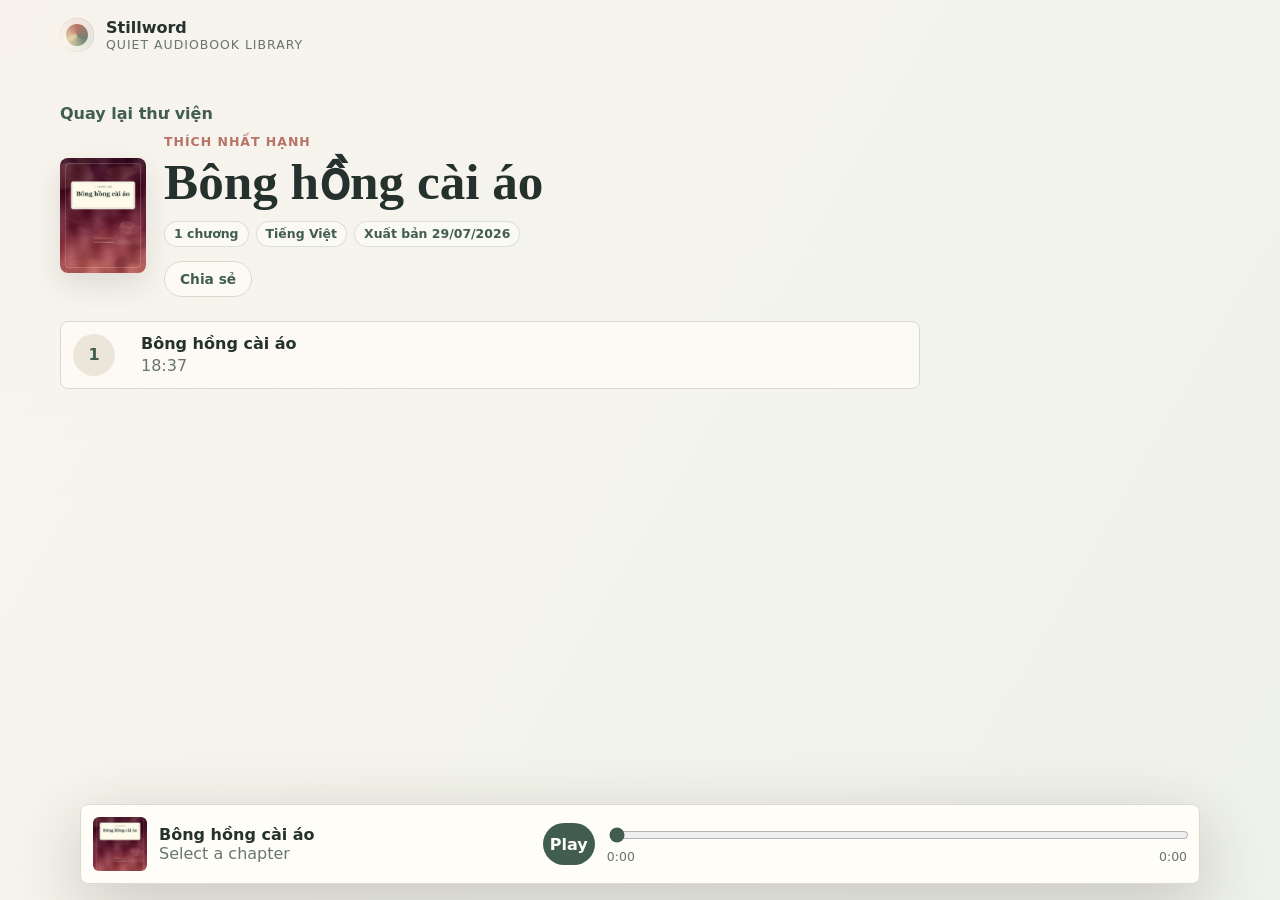
==== books/bong-hong-cai-ao/index.html @ 3c8ef7a2 "Update audiobook listener export: Tâm lý học cho sự thay đổi triệt để" ====
<!doctype html>
<html lang="vi">
  <head>
    <meta charset="utf-8">
    <meta name="viewport" content="width=device-width, initial-scale=1">
    <title>Bông hồng cài áo | Stillword</title>
    <meta name="description" content="Author: Thích Nhất Hạnh · Narrator: Minh Ngọc · 1 chapter">
    <link rel="canonical" href="https://cristalngo.github.io/audio-book/books/bong-hong-cai-ao/">
    <meta property="og:type" content="music.album">
    <meta property="og:site_name" content="Stillword">
    <meta property="og:title" content="Bông hồng cài áo">
    <meta property="og:description" content="Author: Thích Nhất Hạnh · Narrator: Minh Ngọc · 1 chapter">
    <meta property="og:url" content="https://cristalngo.github.io/audio-book/books/bong-hong-cai-ao/">
    <meta property="og:image" content="https://cristalngo.github.io/audio-book/assets/covers/bong-hong-cai-ao.jpg?v=3">
    <meta property="og:image:alt" content="Bông hồng cài áo cover">
    <meta name="twitter:card" content="summary_large_image">
    <meta name="twitter:title" content="Bông hồng cài áo">
    <meta name="twitter:description" content="Author: Thích Nhất Hạnh · Narrator: Minh Ngọc · 1 chapter">
    <meta name="twitter:image" content="https://cristalngo.github.io/audio-book/assets/covers/bong-hong-cai-ao.jpg?v=3">
    <meta http-equiv="refresh" content="0; url=https://cristalngo.github.io/audio-book/#book/bong-hong-cai-ao">
    <link rel="stylesheet" href="../../styles.css?v=share-pages-20">
    <script>
      window.location.replace("https://cristalngo.github.io/audio-book/#book/bong-hong-cai-ao");
    </script>
  </head>
  <body>
    <main class="share-landing">
      <img src="../../assets/covers/bong-hong-cai-ao.jpg?v=3" alt="">
      <h1>Bông hồng cài áo</h1>
      <p>Thích Nhất Hạnh</p>
      <a class="primary-button" href="https://cristalngo.github.io/audio-book/#book/bong-hong-cai-ao">Listen on Stillword</a>
    </main>
  </body>
</html>
---- styles.css ----
:root {
  color-scheme: light;
  --ink: #24312c;
  --muted: #69756f;
  --paper: #f8f5ee;
  --panel: #fffdf8;
  --line: #ded8cc;
  --sage: #6f8374;
  --sage-dark: #415d50;
  --rose: #b87368;
  --amber: #c38a3e;
  --shadow: 0 16px 38px rgba(55, 48, 38, 0.13);
  font-family: Inter, ui-sans-serif, system-ui, -apple-system, BlinkMacSystemFont, "Segoe UI", sans-serif;
}

* {
  box-sizing: border-box;
}

[hidden] {
  display: none !important;
}

body {
  margin: 0;
  min-height: 100vh;
  background:
    linear-gradient(120deg, rgba(248, 245, 238, 0.92), rgba(238, 242, 233, 0.9)),
    radial-gradient(circle at top left, rgba(184, 115, 104, 0.16), transparent 34rem),
    var(--paper);
  color: var(--ink);
  padding-bottom: 32px;
}

body.has-player {
  padding-bottom: 112px;
}

button,
input {
  font: inherit;
}

button {
  cursor: pointer;
}

.app-shell {
  width: min(1160px, calc(100% - 36px));
  margin: 0 auto;
}

.site-header {
  min-height: 70px;
  display: flex;
  align-items: center;
  justify-content: space-between;
  gap: 20px;
}

.brand {
  display: inline-flex;
  align-items: center;
  gap: 12px;
  color: inherit;
  text-decoration: none;
}

.brand-mark {
  width: 34px;
  height: 34px;
  border-radius: 50%;
  background: conic-gradient(from 120deg, var(--sage), #e6d5aa, var(--rose), var(--sage));
  box-shadow: inset 0 0 0 6px rgba(255, 253, 248, 0.82);
}

.brand-name,
.brand-subtitle,
.panel-label,
.player-info span,
.time-row,
.chapter-meta {
  display: block;
}

.brand-name {
  font-weight: 760;
  letter-spacing: 0;
}

.brand-subtitle,
.section-heading p,
.book-card p,
.book-description,
.chapter-meta,
.player-info span,
.time-row,
.resume-panel span {
  color: var(--muted);
}

.brand-subtitle,
.panel-label,
.eyebrow {
  font-size: 0.78rem;
  text-transform: uppercase;
  letter-spacing: 0.08em;
}

.library-hero {
  min-height: 116px;
  display: grid;
  grid-template-columns: minmax(0, 1fr) minmax(280px, 360px);
  align-items: center;
  gap: 24px;
  padding: 18px 0 16px;
  border-top: 1px solid rgba(222, 216, 204, 0.62);
  border-bottom: 1px solid rgba(222, 216, 204, 0.62);
}

.eyebrow {
  color: var(--rose);
  font-weight: 800;
  margin: 0 0 7px;
}

h1,
h2,
h3,
p {
  margin-top: 0;
}

h1 {
  max-width: 760px;
  margin-bottom: 0;
  font-family: Georgia, "Times New Roman", serif;
  font-size: clamp(2.05rem, 4.8vw, 4.25rem);
  line-height: 1.03;
  font-weight: 600;
  letter-spacing: 0;
}

.library-hero h1 {
  max-width: 700px;
  font-size: clamp(2rem, 3vw, 3rem);
}

.hero-copy p:last-child {
  max-width: 520px;
  margin: 8px 0 0;
  color: var(--muted);
  font-size: 1rem;
  line-height: 1.5;
}

h2 {
  font-size: 1.45rem;
  margin-bottom: 0;
}

.resume-panel {
  background: rgba(255, 253, 248, 0.82);
  border: 1px solid var(--line);
  border-radius: 8px;
  padding: 20px;
  box-shadow: var(--shadow);
}

.resume-panel strong {
  display: block;
  margin: 8px 0 4px;
  font-size: 1.15rem;
}

.section-heading {
  display: flex;
  align-items: end;
  justify-content: space-between;
  gap: 20px;
  margin: 20px 0 16px;
}

.library-tools {
  display: flex;
  align-items: center;
  gap: 14px;
}

.book-grid {
  display: grid;
  grid-template-columns: repeat(auto-fill, minmax(250px, 320px));
  gap: 18px;
  justify-content: start;
  align-items: stretch;
}

.book-card {
  position: relative;
  display: grid;
  grid-template-rows: auto 1fr;
  gap: 13px;
  width: 100%;
  min-height: 100%;
  border: 1px solid var(--line);
  border-radius: 8px;
  background: rgba(255, 253, 248, 0.76);
  color: inherit;
  text-align: left;
  padding: 10px 10px 12px;
  box-shadow: 0 10px 30px rgba(68, 56, 42, 0.08);
  transition: transform 160ms ease, box-shadow 160ms ease, border-color 160ms ease;
}

.book-card:hover,
.book-card:focus-within {
  transform: translateY(-3px);
  border-color: rgba(111, 131, 116, 0.7);
  box-shadow: var(--shadow);
  outline: none;
}

.book-open {
  display: block;
  width: 100%;
  border: 0;
  border-radius: 6px;
  padding: 0;
  background: transparent;
  color: inherit;
}

.book-open:focus-visible,
.small-button:focus-visible,
.hide-book-button:focus-visible {
  outline: 3px solid rgba(111, 131, 116, 0.35);
  outline-offset: 3px;
}

.book-card img,
.book-cover-large,
#playerCover {
  object-fit: cover;
  background: #ebe3d4;
}

.book-card img {
  width: 100%;
  aspect-ratio: 3 / 4;
  border-radius: 6px;
}

.book-card h3 {
  margin: 0 0 6px;
  font-size: 1.1rem;
  line-height: 1.25;
}

.book-card p {
  margin-bottom: 10px;
  line-height: 1.45;
}

.card-meta {
  display: block;
  color: var(--sage-dark);
  font-size: 0.88rem;
  font-weight: 700;
}

.book-meta-list {
  display: flex;
  flex-wrap: wrap;
  gap: 7px;
  margin-top: 10px;
}

.book-meta-list span {
  display: inline-flex;
  align-items: center;
  min-height: 26px;
  padding: 0 9px;
  border: 1px solid rgba(111, 131, 116, 0.22);
  border-radius: 999px;
  background: rgba(255, 253, 248, 0.58);
  color: var(--sage-dark);
  font-size: 0.78rem;
  font-weight: 760;
}

.detail-meta {
  margin: 12px 0 0;
}

.card-actions {
  display: flex;
  flex-wrap: wrap;
  gap: 8px;
  margin-top: 16px;
}

.small-button {
  min-height: 36px;
  padding: 0 16px;
  font-size: 0.88rem;
  margin-top: 0;
}

.small-text-button {
  min-height: 32px;
  padding: 0;
  color: var(--sage-dark);
  font-size: 0.86rem;
}

.hide-book-button {
  position: absolute;
  top: 12px;
  right: 12px;
  width: 30px;
  height: 30px;
  min-height: 0;
  display: grid;
  place-items: center;
  border: 1px solid rgba(222, 216, 204, 0.74);
  border-radius: 999px;
  background: rgba(255, 253, 248, 0.82);
  color: var(--sage-dark);
  opacity: 0;
  transition: opacity 140ms ease, background 140ms ease, border-color 140ms ease;
}

.hide-book-button svg {
  width: 17px;
  height: 17px;
  fill: none;
  stroke: currentColor;
  stroke-linecap: round;
  stroke-linejoin: round;
  stroke-width: 1.8;
}

.book-card:hover .hide-book-button,
.book-card:focus-within .hide-book-button {
  opacity: 1;
}

.hide-book-button:hover {
  border-color: rgba(184, 115, 104, 0.46);
  background: rgba(255, 253, 248, 0.96);
}

.hidden-books {
  display: grid;
  gap: 8px;
  max-width: 420px;
  margin-top: 14px;
  padding-top: 10px;
  border-top: 1px solid rgba(222, 216, 204, 0.7);
}

.hidden-book-row {
  display: flex;
  align-items: center;
  justify-content: space-between;
  gap: 12px;
  color: var(--muted);
  font-size: 0.92rem;
}

.hidden-book-row span {
  min-width: 0;
  overflow: hidden;
  text-overflow: ellipsis;
  white-space: nowrap;
}

.book-view {
  padding-top: 22px;
}

.text-button,
.ghost-button,
.primary-button,
.round-button {
  border: 0;
  border-radius: 999px;
  min-height: 42px;
  padding: 0 17px;
  font-weight: 760;
}

.text-button {
  background: transparent;
  color: var(--sage-dark);
  padding-left: 0;
}

.ghost-button {
  background: rgba(255, 253, 248, 0.76);
  color: var(--sage-dark);
  border: 1px solid var(--line);
}

.primary-button,
.round-button {
  background: var(--sage-dark);
  color: #fffdf8;
}

.primary-button {
  margin-top: 16px;
}

.book-detail {
  display: grid;
  gap: 24px;
  max-width: 860px;
  padding-bottom: 34px;
}

.book-heading {
  display: grid;
  grid-template-columns: 86px minmax(0, 1fr);
  gap: 18px;
  align-items: center;
}

.book-detail h1 {
  margin-bottom: 8px;
  font-size: clamp(2.2rem, 4vw, 4rem);
}

.book-detail h2 {
  max-width: 760px;
  margin: 0;
  color: var(--sage-dark);
  font-size: clamp(1.05rem, 2vw, 1.45rem);
  line-height: 1.35;
  font-family: Inter, ui-sans-serif, system-ui, -apple-system, BlinkMacSystemFont, "Segoe UI", sans-serif;
  font-weight: 760;
}

.book-cover-small {
  width: 86px;
  aspect-ratio: 3 / 4;
  border-radius: 8px;
  box-shadow: 0 12px 28px rgba(55, 48, 38, 0.12);
}

.book-description {
  max-width: 680px;
  line-height: 1.65;
}

.detail-actions {
  display: flex;
  flex-wrap: wrap;
  gap: 10px;
  margin: 14px 0 0;
}

.compact-action {
  min-height: 36px;
  padding: 0 15px;
  font-size: 0.86rem;
}

.chapter-list {
  display: grid;
  gap: 10px;
  max-width: 860px;
}

.chapter-row {
  display: grid;
  grid-template-columns: 54px minmax(0, 1fr);
  align-items: center;
  gap: 14px;
  width: 100%;
  padding: 12px;
  background: rgba(255, 253, 248, 0.78);
  border: 1px solid var(--line);
  border-radius: 8px;
  color: inherit;
  text-align: left;
  transition: border-color 160ms ease, background 160ms ease, transform 160ms ease;
}

.chapter-row:hover,
.chapter-row:focus-visible {
  border-color: rgba(111, 131, 116, 0.72);
  background: rgba(255, 253, 248, 0.95);
  outline: none;
  transform: translateY(-1px);
}

.chapter-number {
  width: 42px;
  height: 42px;
  border-radius: 50%;
  display: grid;
  place-items: center;
  background: #ece5d9;
  color: var(--sage-dark);
  font-weight: 800;
}

.chapter-row h3 {
  margin: 0 0 3px;
  font-size: 1rem;
}

.share-landing {
  min-height: 100vh;
  display: grid;
  place-items: center;
  align-content: center;
  gap: 16px;
  padding: 28px;
  text-align: center;
}

.share-landing img {
  width: min(260px, 70vw);
  aspect-ratio: 3 / 4;
  border-radius: 8px;
  object-fit: cover;
  box-shadow: 0 22px 70px rgba(39, 35, 29, 0.18);
}

.share-landing h1 {
  max-width: 680px;
  margin: 0;
  font-size: clamp(2rem, 8vw, 4rem);
}

.share-landing p {
  margin: 0;
  color: var(--muted);
}

.player-bar {
  position: fixed;
  left: 50%;
  bottom: 16px;
  transform: translateX(-50%);
  width: min(1120px, calc(100% - 32px));
  display: grid;
  grid-template-columns: minmax(220px, 1fr) minmax(320px, 1.5fr);
  gap: 20px;
  align-items: center;
  padding: 12px;
  background: rgba(255, 253, 248, 0.94);
  border: 1px solid var(--line);
  border-radius: 8px;
  box-shadow: 0 20px 70px rgba(39, 35, 29, 0.22);
  backdrop-filter: blur(16px);
  z-index: 10;
}

body.mini-player .player-bar {
  width: min(520px, calc(100% - 22px));
  grid-template-columns: minmax(0, 1fr) auto;
  gap: 10px;
  padding: 8px;
  bottom: 10px;
}

body.mini-player .timeline {
  display: none;
}

body.mini-player #playerCover {
  width: 42px;
  height: 42px;
}

body.mini-player .round-button {
  width: 52px;
  min-height: 52px;
}

.player-info,
.player-controls {
  display: flex;
  align-items: center;
  gap: 12px;
  min-width: 0;
}

#playerCover {
  width: 54px;
  height: 54px;
  border-radius: 6px;
  flex: 0 0 auto;
}

.player-info div,
.timeline {
  min-width: 0;
  width: 100%;
}

.player-info strong,
.player-info span {
  overflow: hidden;
  text-overflow: ellipsis;
  white-space: nowrap;
}

.round-button {
  width: 58px;
  padding: 0;
}

#seekBar {
  width: 100%;
  accent-color: var(--sage-dark);
}

.time-row {
  margin-top: 2px;
  display: flex;
  justify-content: space-between;
  font-size: 0.78rem;
}

.empty-state {
  padding: 36px 0;
  color: var(--muted);
}

@media (max-width: 760px) {
  body.has-player {
    padding-bottom: 150px;
  }

  .app-shell,
  .player-bar {
    width: min(100% - 22px, 1120px);
  }

  .site-header {
    min-height: 68px;
  }

  .brand-subtitle {
    display: none;
  }

  .library-hero,
  .player-bar {
    grid-template-columns: 1fr;
  }

  .library-hero {
    min-height: 0;
    padding: 16px 0 18px;
  }

  .library-hero h1 {
    font-size: clamp(1.9rem, 9vw, 2.8rem);
  }

  .section-heading {
    align-items: start;
    flex-direction: column;
    gap: 4px;
  }

  .library-tools {
    width: 100%;
    justify-content: space-between;
  }

  .book-grid {
    grid-template-columns: minmax(0, 1fr);
    gap: 10px;
  }

  .book-card {
    grid-template-columns: clamp(104px, 30vw, 124px) minmax(0, 1fr);
    grid-template-rows: auto;
    align-items: center;
    gap: 13px;
    border-color: rgba(222, 216, 204, 0.78);
    padding: 10px 12px 10px 10px;
    box-shadow: 0 8px 20px rgba(68, 56, 42, 0.07);
  }

  .book-card > div {
    min-width: 0;
    padding-right: 30px;
  }

  .hide-book-button {
    top: 10px;
    right: 10px;
    width: 25px;
    height: 25px;
    border-color: rgba(222, 216, 204, 0.58);
    background: rgba(255, 253, 248, 0.64);
    opacity: 0.82;
  }

  .hide-book-button svg {
    width: 14px;
    height: 14px;
    stroke-width: 1.65;
  }

  .book-card:hover,
  .book-card:focus-within {
    transform: none;
  }

  .book-card img {
    aspect-ratio: 3 / 4;
    min-height: 0;
    border-radius: 5px;
  }

  .book-card h3 {
    display: -webkit-box;
    margin: 0 0 8px;
    overflow: hidden;
    font-size: clamp(0.98rem, 3.7vw, 1.12rem);
    line-height: 1.16;
    -webkit-box-orient: vertical;
    -webkit-line-clamp: 3;
  }

  .book-meta-list {
    gap: 5px;
    margin-top: 0;
  }

  .book-meta-list span {
    min-height: 21px;
    padding: 0 7px;
    font-size: 0.66rem;
    line-height: 1;
  }

  .card-actions {
    margin-top: 12px;
  }

  .small-button {
    min-height: 31px;
    padding: 0 14px;
    font-size: 0.78rem;
  }

  .small-text-button {
    min-height: 32px;
    font-size: 0.82rem;
  }

  .chapter-row {
    grid-template-columns: 42px minmax(0, 1fr);
    min-height: 86px;
  }

  .book-detail h1 {
    margin-bottom: 6px;
    font-size: clamp(1.65rem, 7vw, 2.35rem);
  }

  .book-detail h2 {
    font-size: 1rem;
    line-height: 1.34;
  }

  .book-heading {
    grid-template-columns: 58px minmax(0, 1fr);
    gap: 12px;
  }

  .book-cover-small {
    width: 58px;
    border-radius: 7px;
  }

  .player-bar {
    bottom: 10px;
    gap: 10px;
    padding: 10px;
  }

  body.mini-player .player-bar {
    grid-template-columns: minmax(0, 1fr) auto;
    padding: 8px;
  }

  .player-controls {
    gap: 10px;
  }

  .round-button {
    width: 54px;
    min-height: 54px;
    flex: 0 0 54px;
  }
}
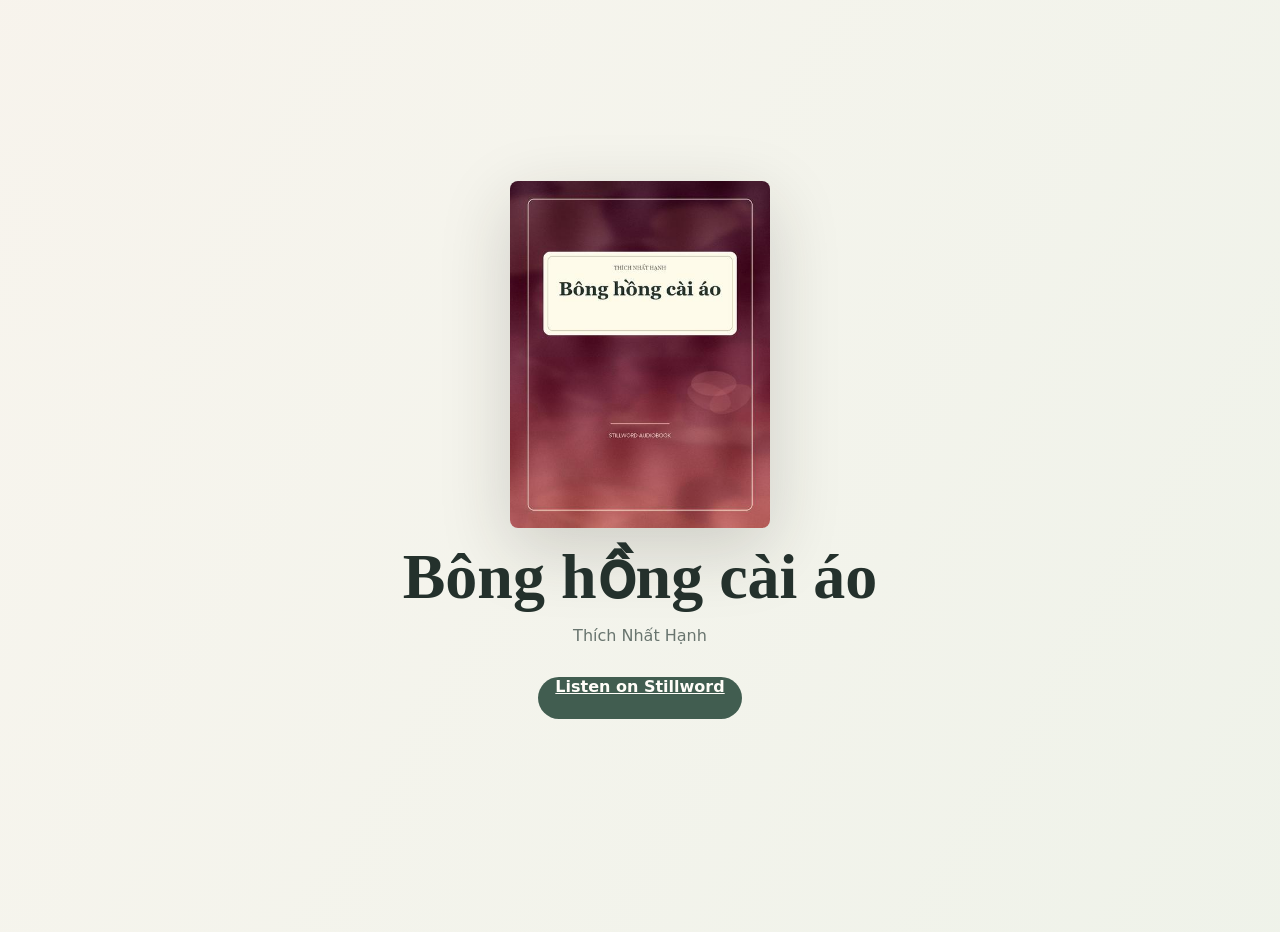
==== commit ad264dea: "Improve Facebook book previews" ====
--- a/books/bong-hong-cai-ao/index.html
+++ b/books/bong-hong-cai-ao/index.html
@@ -11,17 +11,15 @@
     <meta property="og:title" content="Bông hồng cài áo">
     <meta property="og:description" content="Author: Thích Nhất Hạnh · Narrator: Minh Ngọc · 1 chapter">
     <meta property="og:url" content="https://cristalngo.github.io/audio-book/books/bong-hong-cai-ao/">
-    <meta property="og:image" content="https://cristalngo.github.io/audio-book/assets/covers/bong-hong-cai-ao.jpg?v=3">
+    <meta property="og:image" content="https://cristalngo.github.io/audio-book/assets/covers/bong-hong-cai-ao.jpg">
+    <meta property="og:image:secure_url" content="https://cristalngo.github.io/audio-book/assets/covers/bong-hong-cai-ao.jpg">
+    <meta property="og:image:type" content="image/jpeg">
     <meta property="og:image:alt" content="Bông hồng cài áo cover">
     <meta name="twitter:card" content="summary_large_image">
     <meta name="twitter:title" content="Bông hồng cài áo">
     <meta name="twitter:description" content="Author: Thích Nhất Hạnh · Narrator: Minh Ngọc · 1 chapter">
-    <meta name="twitter:image" content="https://cristalngo.github.io/audio-book/assets/covers/bong-hong-cai-ao.jpg?v=3">
-    <meta http-equiv="refresh" content="0; url=https://cristalngo.github.io/audio-book/#book/bong-hong-cai-ao">
-    <link rel="stylesheet" href="../../styles.css?v=share-pages-20">
-    <script>
-      window.location.replace("https://cristalngo.github.io/audio-book/#book/bong-hong-cai-ao");
-    </script>
+    <meta name="twitter:image" content="https://cristalngo.github.io/audio-book/assets/covers/bong-hong-cai-ao.jpg">
+    <link rel="stylesheet" href="../../styles.css?v=share-pages-21">
   </head>
   <body>
     <main class="share-landing">
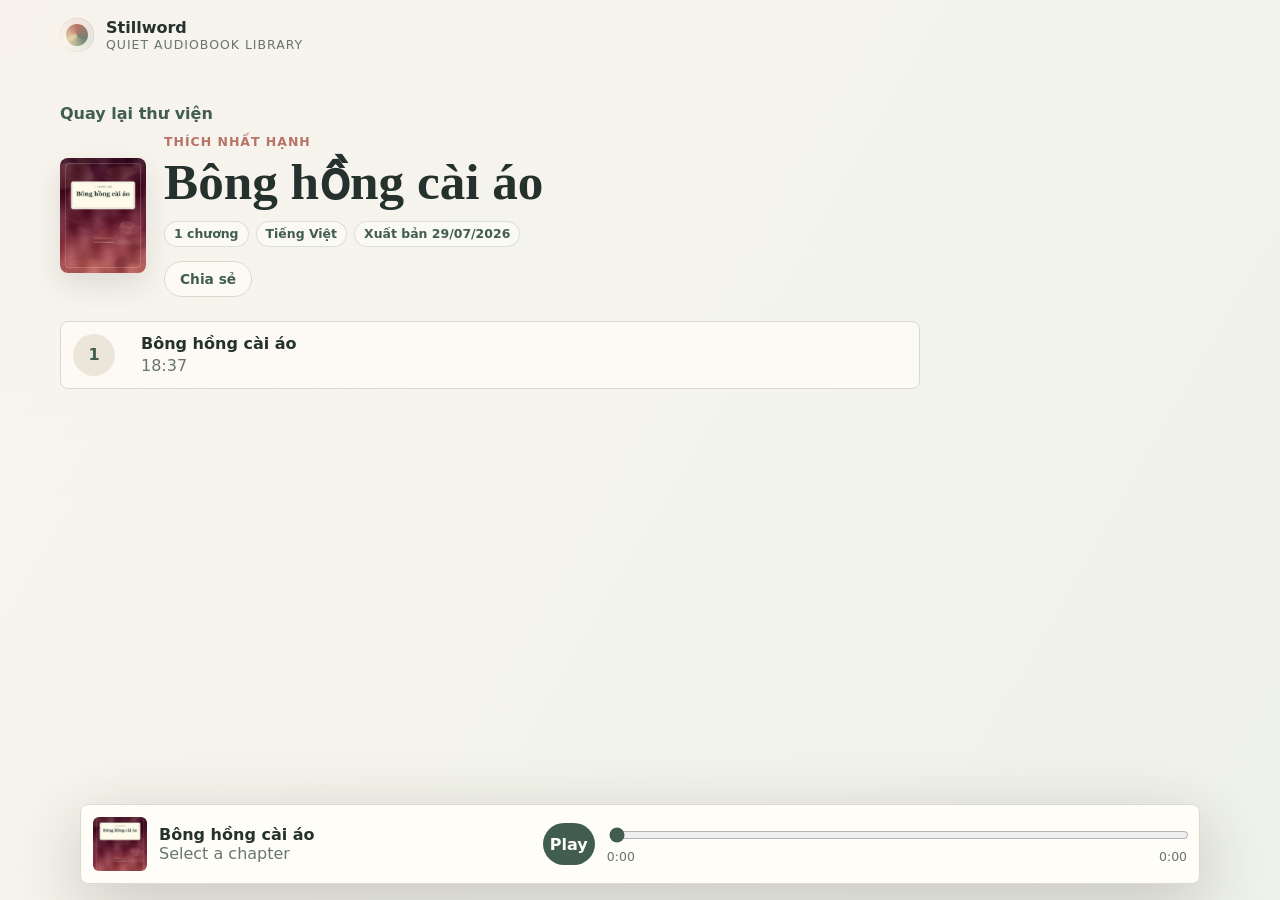
==== commit 67cf4557: "Update audiobook listener export: Dayspring of Youth" ====
--- a/books/bong-hong-cai-ao/index.html
+++ b/books/bong-hong-cai-ao/index.html
@@ -11,15 +11,17 @@
     <meta property="og:title" content="Bông hồng cài áo">
     <meta property="og:description" content="Author: Thích Nhất Hạnh · Narrator: Minh Ngọc · 1 chapter">
     <meta property="og:url" content="https://cristalngo.github.io/audio-book/books/bong-hong-cai-ao/">
-    <meta property="og:image" content="https://cristalngo.github.io/audio-book/assets/covers/bong-hong-cai-ao.jpg">
-    <meta property="og:image:secure_url" content="https://cristalngo.github.io/audio-book/assets/covers/bong-hong-cai-ao.jpg">
-    <meta property="og:image:type" content="image/jpeg">
+    <meta property="og:image" content="https://cristalngo.github.io/audio-book/assets/covers/bong-hong-cai-ao.jpg?v=3">
     <meta property="og:image:alt" content="Bông hồng cài áo cover">
     <meta name="twitter:card" content="summary_large_image">
     <meta name="twitter:title" content="Bông hồng cài áo">
     <meta name="twitter:description" content="Author: Thích Nhất Hạnh · Narrator: Minh Ngọc · 1 chapter">
-    <meta name="twitter:image" content="https://cristalngo.github.io/audio-book/assets/covers/bong-hong-cai-ao.jpg">
-    <link rel="stylesheet" href="../../styles.css?v=share-pages-21">
+    <meta name="twitter:image" content="https://cristalngo.github.io/audio-book/assets/covers/bong-hong-cai-ao.jpg?v=3">
+    <meta http-equiv="refresh" content="0; url=https://cristalngo.github.io/audio-book/#book/bong-hong-cai-ao">
+    <link rel="stylesheet" href="../../styles.css?v=share-pages-20">
+    <script>
+      window.location.replace("https://cristalngo.github.io/audio-book/#book/bong-hong-cai-ao");
+    </script>
   </head>
   <body>
     <main class="share-landing">
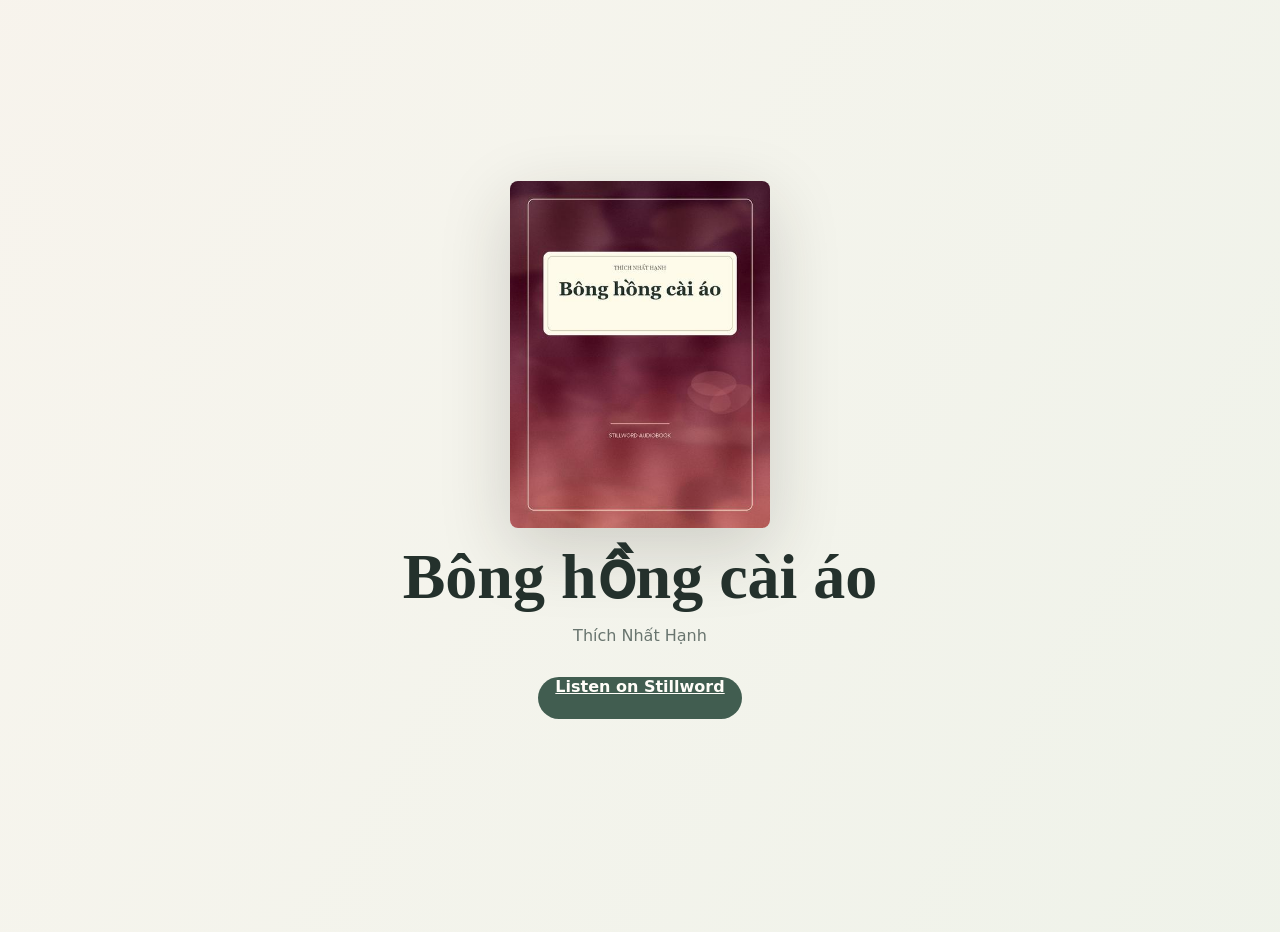
==== commit bc9f149c: "Update audiobook listener export: Xứ xở của các vị thần" ====
--- a/books/bong-hong-cai-ao/index.html
+++ b/books/bong-hong-cai-ao/index.html
@@ -11,17 +11,15 @@
     <meta property="og:title" content="Bông hồng cài áo">
     <meta property="og:description" content="Author: Thích Nhất Hạnh · Narrator: Minh Ngọc · 1 chapter">
     <meta property="og:url" content="https://cristalngo.github.io/audio-book/books/bong-hong-cai-ao/">
-    <meta property="og:image" content="https://cristalngo.github.io/audio-book/assets/covers/bong-hong-cai-ao.jpg?v=3">
+    <meta property="og:image" content="https://cristalngo.github.io/audio-book/assets/covers/bong-hong-cai-ao.jpg">
+    <meta property="og:image:secure_url" content="https://cristalngo.github.io/audio-book/assets/covers/bong-hong-cai-ao.jpg">
+    <meta property="og:image:type" content="image/jpeg">
     <meta property="og:image:alt" content="Bông hồng cài áo cover">
     <meta name="twitter:card" content="summary_large_image">
     <meta name="twitter:title" content="Bông hồng cài áo">
     <meta name="twitter:description" content="Author: Thích Nhất Hạnh · Narrator: Minh Ngọc · 1 chapter">
-    <meta name="twitter:image" content="https://cristalngo.github.io/audio-book/assets/covers/bong-hong-cai-ao.jpg?v=3">
-    <meta http-equiv="refresh" content="0; url=https://cristalngo.github.io/audio-book/#book/bong-hong-cai-ao">
-    <link rel="stylesheet" href="../../styles.css?v=share-pages-20">
-    <script>
-      window.location.replace("https://cristalngo.github.io/audio-book/#book/bong-hong-cai-ao");
-    </script>
+    <meta name="twitter:image" content="https://cristalngo.github.io/audio-book/assets/covers/bong-hong-cai-ao.jpg">
+    <link rel="stylesheet" href="../../styles.css?v=share-pages-21">
   </head>
   <body>
     <main class="share-landing">
--- a/styles.css
+++ b/styles.css
@@ -257,8 +257,55 @@
 }
 
 .book-card p {
-  margin-bottom: 10px;
+  margin-bottom: 8px;
   line-height: 1.45;
+}
+
+.book-byline {
+  margin: 8px 0 0;
+  color: var(--sage-dark);
+  font-size: 0.88rem;
+  font-weight: 760;
+  line-height: 1.35;
+}
+
+.detail-byline {
+  margin-top: 12px;
+  font-size: 0.98rem;
+}
+
+.book-more {
+  margin-top: 8px;
+  color: var(--muted);
+}
+
+.book-more summary {
+  width: max-content;
+  cursor: pointer;
+  color: var(--sage-dark);
+  font-size: 0.86rem;
+  font-weight: 780;
+  list-style: none;
+}
+
+.book-more summary::-webkit-details-marker {
+  display: none;
+}
+
+.book-more summary::after {
+  content: " +";
+}
+
+.book-more[open] summary::after {
+  content: " -";
+}
+
+.book-more .book-meta-list {
+  margin-top: 8px;
+}
+
+.book-more .book-meta-list span:first-child {
+  max-width: 100%;
 }
 
 .card-meta {
@@ -290,6 +337,14 @@
 
 .detail-meta {
   margin: 12px 0 0;
+}
+
+.detail-more {
+  margin-top: 12px;
+}
+
+.detail-more .compact-action {
+  margin-top: 10px;
 }
 
 .card-actions {
@@ -428,7 +483,7 @@
 
 .book-detail h1 {
   margin-bottom: 8px;
-  font-size: clamp(2.2rem, 4vw, 4rem);
+  font-size: clamp(2rem, 3.4vw, 3.4rem);
 }
 
 .book-detail h2 {
@@ -680,12 +735,12 @@
   }
 
   .book-card {
-    grid-template-columns: clamp(104px, 30vw, 124px) minmax(0, 1fr);
+    grid-template-columns: clamp(118px, 36vw, 148px) minmax(0, 1fr);
     grid-template-rows: auto;
-    align-items: center;
-    gap: 13px;
+    align-items: start;
+    gap: 14px;
     border-color: rgba(222, 216, 204, 0.78);
-    padding: 10px 12px 10px 10px;
+    padding: 10px 12px 12px 10px;
     box-shadow: 0 8px 20px rgba(68, 56, 42, 0.07);
   }
 
@@ -723,12 +778,25 @@
 
   .book-card h3 {
     display: -webkit-box;
-    margin: 0 0 8px;
+    margin: 1px 0 7px;
     overflow: hidden;
-    font-size: clamp(0.98rem, 3.7vw, 1.12rem);
-    line-height: 1.16;
+    font-size: clamp(1rem, 4.15vw, 1.32rem);
+    line-height: 1.14;
     -webkit-box-orient: vertical;
     -webkit-line-clamp: 3;
+  }
+
+  .book-byline {
+    margin-top: 6px;
+    font-size: 0.78rem;
+  }
+
+  .book-more {
+    margin-top: 7px;
+  }
+
+  .book-more summary {
+    font-size: 0.78rem;
   }
 
   .book-meta-list {
@@ -743,6 +811,15 @@
     line-height: 1;
   }
 
+  .book-more .book-meta-list span:first-child {
+    width: 100%;
+    justify-content: flex-start;
+    white-space: normal;
+    line-height: 1.25;
+    padding-top: 5px;
+    padding-bottom: 5px;
+  }
+
   .card-actions {
     margin-top: 12px;
   }
@@ -765,7 +842,9 @@
 
   .book-detail h1 {
     margin-bottom: 6px;
-    font-size: clamp(1.65rem, 7vw, 2.35rem);
+    font-size: clamp(1.35rem, 5.2vw, 1.72rem);
+    line-height: 1.1;
+    overflow-wrap: anywhere;
   }
 
   .book-detail h2 {
@@ -774,12 +853,13 @@
   }
 
   .book-heading {
-    grid-template-columns: 58px minmax(0, 1fr);
-    gap: 12px;
+    grid-template-columns: clamp(88px, 28vw, 112px) minmax(0, 1fr);
+    gap: 14px;
+    align-items: start;
   }
 
   .book-cover-small {
-    width: 58px;
+    width: 100%;
     border-radius: 7px;
   }
 
